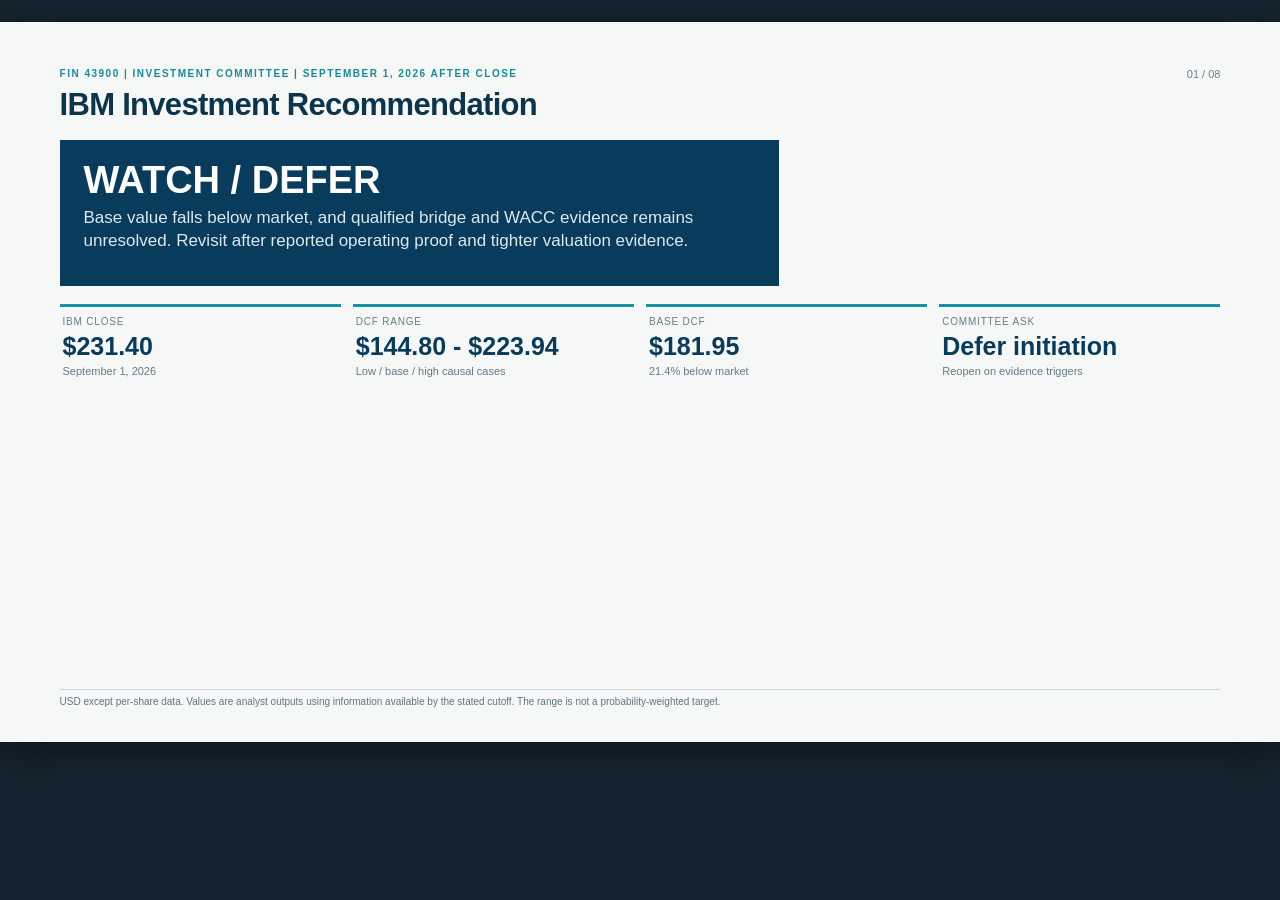
==== docs/Decision-Deck.html @ 29a3bf14 "Organize IBM Project Files" ====
<!doctype html>
<html lang="en"><head><meta charset="utf-8"><meta name="viewport" content="width=device-width,initial-scale=1"><title>IBM Investment Committee Decision Deck</title><style>
@page{size:13.333in 7.5in;margin:0}*{box-sizing:border-box}body{margin:0;background:#15242e;color:#18303e;font-family:Arial,Helvetica,sans-serif}.slide{width:13.333in;height:7.5in;padding:.48in .62in;background:#f6f8f8;position:relative;overflow:hidden;page-break-after:always}.slide:last-child{page-break-after:auto}.top{font-size:10px;letter-spacing:1.5px;color:#16899a;font-weight:700}.num{position:absolute;right:.62in;top:.48in;color:#6d818b;font-size:11px}.title{font-size:31px;letter-spacing:-.7px;margin:8px 0 17px;color:#0b354d}.sub{color:#526a76;font-size:15px;line-height:1.35;margin:0 0 14px}.decision{background:#083b5c;color:white;padding:19px 24px;margin:4px 0 18px;width:62%;min-height:146px}.decision h1{font-size:38px;margin:0 0 5px}.decision p{font-size:17px;line-height:1.35;margin:0;color:#dceaf0}.grid{display:grid;grid-template-columns:repeat(4,1fr);gap:12px}.metric{border-top:3px solid #1493a2;padding:9px 3px}.metric small{display:block;color:#667d87;text-transform:uppercase;font-size:10px;letter-spacing:.8px}.metric b{display:block;font-size:25px;color:#083b5c;margin-top:5px}.metric span{font-size:11px;color:#647a84}.cols{display:grid;grid-template-columns:1fr 1fr;gap:28px}.cols3{display:grid;grid-template-columns:1.06fr .94fr .9fr;gap:22px}h2{font-size:18px;color:#083b5c;margin:2px 0 7px}p,li{font-size:14px;line-height:1.42}ul{padding-left:18px;margin:7px 0}li{margin:5px 0}.note{font-size:10px;color:#60747d;position:absolute;bottom:.36in;left:.62in;right:.62in;border-top:1px solid #ccd8dc;padding-top:6px}.call{background:#e7f3f3;border-left:5px solid #1593a2;padding:10px 13px;font-size:14px;line-height:1.35}.risk{background:#fff1df;border-left-color:#d28b2b}.barrow{margin:10px 0}.barlabel{font-size:12px;display:flex;justify-content:space-between}.bar{height:16px;background:#dfe8e9;margin-top:3px}.fill{height:100%;background:#168fa0}.orange{background:#d28b2b}.navy{background:#083b5c}table{border-collapse:collapse;width:100%;font-size:12px}th{text-align:right;color:#52707c;font-size:10px;letter-spacing:.3px;border-bottom:2px solid #92adb6;padding:5px}td{text-align:right;border-bottom:1px solid #d7e1e3;padding:5px}td:first-child,th:first-child{text-align:left}.big{font-size:44px;color:#083b5c;margin:4px 0}.chart{height:150px;border-left:1px solid #9aafb6;border-bottom:1px solid #9aafb6;display:flex;align-items:end;gap:20px;padding:0 18px}.colbar{width:80px;background:#178fa0;position:relative}.colbar span{position:absolute;top:-22px;width:100%;text-align:center;font-size:12px;font-weight:700}.colbar small{position:absolute;bottom:-22px;width:100%;text-align:center;font-size:11px}.line{height:2px;background:#d18a2c;position:absolute;width:150px;transform:rotate(-11deg);transform-origin:left}.price{color:#c57213;font-weight:700}.center{text-align:center}.small{font-size:12px}.flag{color:#b86c16;font-weight:700}
@media screen{.slide{margin:22px auto;box-shadow:0 9px 35px #0007}}@media print{body{background:white}.slide{display:block!important;margin:0;box-shadow:none}}
</style></head><body>
<section class="slide"><div class="top">FIN 43900 | INVESTMENT COMMITTEE | SEPTEMBER 1, 2026 AFTER CLOSE</div><div class="num">01 / 08</div><h1 class="title">IBM Investment Recommendation</h1><div class="decision"><h1>WATCH / DEFER</h1><p>Base value falls below market, and qualified bridge and WACC evidence remains unresolved. Revisit after reported operating proof and tighter valuation evidence.</p></div><div class="grid"><div class="metric"><small>IBM close</small><b>$231.40</b><span>September 1, 2026</span></div><div class="metric"><small>DCF range</small><b>$144.80 - $223.94</b><span>Low / base / high causal cases</span></div><div class="metric"><small>Base DCF</small><b>$181.95</b><span>21.4% below market</span></div><div class="metric"><small>Committee ask</small><b>Defer initiation</b><span>Reopen on evidence triggers</span></div></div><div class="note">USD except per-share data. Values are analyst outputs using information available by the stated cutoff. The range is not a probability-weighted target.</div></section>
<section class="slide"><div class="top">BUSINESS AND THESIS</div><div class="num">02 / 08</div><h1 class="title">IBM Investment Thesis</h1><div class="cols3"><div><h2>What could work</h2><ul><li>Software revenue grows from the H1 reported base and drives the largest modeled operating upside.</li><li>Gross margin rises from 57.2% in 2026 to 59.0% by 2030 in the base case.</li><li>Operating FCFF rises from $7.3bn H2-only in 2026 to $13.5bn in 2030.</li></ul></div><div><h2>Business scope</h2><table><tr><th>FY2025 revenue</th><th>$m</th></tr><tr><td>Software</td><td>29,962</td></tr><tr><td>Consulting</td><td>21,055</td></tr><tr><td>Infrastructure</td><td>15,718</td></tr><tr><td>Financing</td><td>737</td></tr></table><p class="small">Financing is valued as a separate June 30 book-equity sidecar, not in operating FCFF.</p></div><div><h2>Why wait</h2><ul><li>Market price exceeds every DCF case.</li><li>Terminal value contributes 78.1% of operating EV.</li><li>Beta, IBM-specific debt yield, point-in-time dilution and pension treatment need stronger evidence.</li></ul><div class="call risk">The market-implied terminal growth is 3.82% at 15% ROIC and 7.07% WACC, above the 2.5% base terminal growth.</div></div></div><div class="note">FY2025 segment revenue: IBM FY2025 Form 10-K. Thesis statements are analyst interpretation, not company guidance.</div></section>
<section class="slide"><div class="top">HISTORY AND FORECAST DRIVERS</div><div class="num">03 / 08</div><h1 class="title">Historical Financials and Forecast Drivers</h1><div class="cols"><div><h2>FY2026 timing convention</h2><div class="call">Full-year 2026 combines H1 actual with H2 forecast. The June 30 balance sheet rolls forward using H2 only. After the September 1 close, the DCF begins with 121/184 of H2 operating FCFF.</div><table><tr><th>USD m</th><th>H1 actual</th><th>H2 forecast</th><th>FY2026</th></tr><tr><td>Revenue</td><td>33,079</td><td>37,826</td><td>70,905</td></tr><tr><td>Net income</td><td>3,381</td><td>4,005</td><td>7,386</td></tr><tr><td>PP&E capex</td><td>461</td><td>561</td><td>1,022</td></tr><tr><td>Software investment</td><td>313</td><td>374</td><td>687</td></tr></table></div><div><h2>Base driver path</h2><div class="barrow"><div class="barlabel"><span>Software growth, FY27 to FY30</span><span>6.0% to 4.5%</span></div><div class="bar"><div class="fill" style="width:55%"></div></div></div><div class="barrow"><div class="barlabel"><span>Gross margin</span><span>57.2% to 59.0%</span></div><div class="bar"><div class="fill" style="width:74%"></div></div></div><div class="barrow"><div class="barlabel"><span>SG&A / revenue</span><span>30.8% to 29.0%</span></div><div class="bar"><div class="fill navy" style="width:48%"></div></div></div><div class="barrow"><div class="barlabel"><span>Capex / operating revenue</span><span>1.5% to 1.6%</span></div><div class="bar"><div class="fill orange" style="width:22%"></div></div></div><p>16% NOPAT tax and $7.5bn operating-cash reserve are analyst assumptions. They are not reported cash taxes or corporate policy.</p></div></div><div class="note">Reported H1 figures: IBM Q2 2026 Form 10-Q. Forecast paths: `model/inputs.json`; normalization and challenges: source ledger and assumption record.</div></section>
<section class="slide"><div class="top">INTEGRATED FIVE-YEAR MODEL</div><div class="num">04 / 08</div><h1 class="title">Five-Year Pro-Forma</h1><table><tr><th>USD m</th><th>2026</th><th>2027</th><th>2028</th><th>2029</th><th>2030</th></tr><tr><td>Revenue</td><td>70,905</td><td>73,720</td><td>76,611</td><td>79,451</td><td>82,219</td></tr><tr><td>Operating EBIT ex-Financing</td><td>9,924</td><td>11,294</td><td>12,573</td><td>13,670</td><td>14,717</td></tr><tr><td>Net income</td><td>7,386</td><td>8,607</td><td>9,567</td><td>10,429</td><td>11,253</td></tr><tr><td>Operating FCFF*</td><td>7,286</td><td>11,596</td><td>12,917</td><td>13,094</td><td>13,514</td></tr><tr><td>Cash</td><td>9,226</td><td>12,515</td><td>16,897</td><td>21,263</td><td>25,866</td></tr><tr><td>Corporate debt</td><td>48,000</td><td>48,000</td><td>47,000</td><td>46,000</td><td>45,000</td></tr><tr><td>Balance-sheet gap</td><td>0.0</td><td>0.0</td><td>0.0</td><td>0.0</td><td>0.0</td></tr></table><div class="cols"><div><h2>Cash-flow reconciliation</h2><p>Each annual cash balance reconciles to consolidated cash flow and the balance sheet. Working-capital ratios use operating revenue/cost only, avoiding IBM Financing leakage into operating FCFF.</p></div><div><h2>Accounting status</h2><div class="call">PASS: annual balance sheets balance; cash-flow gaps are zero; FY2026 statements respect the actual/forecast boundary.</div></div></div><div class="note">*FY2026 FCFF is H2 only; FY2027-30 are full-year values. Figures are calculated model output; all currency is USD millions.</div></section>
<section class="slide"><div class="top">DCF VALUATION</div><div class="num">05 / 08</div><h1 class="title">DCF Valuation</h1><div class="cols"><div><h2>Operating value</h2><div class="chart"><div class="colbar" style="height:53px"><span>$4,791</span><small>Stub</small></div><div class="colbar" style="height:110px"><span>$11,596</span><small>2027</small></div><div class="colbar" style="height:122px"><span>$12,917</span><small>2028</small></div><div class="colbar" style="height:124px"><span>$13,094</span><small>2029</small></div><div class="colbar" style="height:128px"><span>$13,514</span><small>2030</small></div></div><p class="small center">Operating FCFF, USD m. Explicit FCFF PV plus terminal PV produces $220.1bn operating EV.</p><div class="call">WACC: 7.07%. Terminal growth: 2.5%. Terminal incremental ROIC: 15.0%. Terminal PV is 78.1% of operating EV.</div></div><div><h2>Enterprise-to-equity bridge</h2><table><tr><td>Operating EV</td><td>$220,096</td></tr><tr><td>+ Financing equity</td><td>1,450</td></tr><tr><td>+ Excess cash and securities</td><td>2,419</td></tr><tr><td>- Corporate debt</td><td>(48,940)</td></tr><tr><td>- September 10 dividend payable</td><td>(1,592)</td></tr><tr><td>- NCI</td><td>(89)</td></tr><tr><th>Common equity</th><th>$173,344</th></tr><tr><th>Diluted shares proxy</th><th>952.7</th></tr><tr><th>Value / share</th><th>$181.95</th></tr></table><p class="small">The $1.69 dividend was declared before the cutoff, recorded August 10 and payable September 10. It is deducted exactly once.</p></div></div><div class="note">WACC uses 4.79% Treasury, 4.14% implied ERP, 0.70 qualified beta and 5.47% Treasury plus single-A OAS debt proxy. Pension increment is $0 by convention. See source ledger for limitations.</div></section>
<section class="slide"><div class="top">COMPARABLE VALUATION</div><div class="num">06 / 08</div><h1 class="title">Comparable Valuation</h1><div class="cols"><div><h2>Peer policy</h2><p>Oracle and Accenture remain qualified, not equivalent, peers. Selection requires a publicly traded global enterprise-tech or consulting business with timely GAAP disclosure available before cutoff. Each multiple applies separately. No mean or blended target is used.</p><table><tr><th>Peer</th><th>EV / EBIT</th><th>P / E</th></tr><tr><td>Oracle</td><td>24.74x</td><td>23.97x</td></tr><tr><td>Accenture</td><td>10.55x</td><td>14.78x</td></tr></table></div><div><h2>IBM implied values</h2><table><tr><th>Peer</th><th>EV / EBIT</th><th>P / E</th></tr><tr><td>Oracle</td><td>$208.59</td><td>$185.80</td></tr><tr><td>Accenture</td><td>$60.80</td><td>$114.59</td></tr></table><div class="call risk">P/E uses FY2026E consolidated net income as a labeled common-earnings proxy, not NOPAT. It lacks a separate NCI earnings allocation and therefore supports context, not precision.</div><p class="small">Oracle's cloud capex and preferred-equity structure, Accenture's consulting mix and fiscal timing, IBM Financing, and capital intensity limit comparability.</p></div></div><div class="note">Oracle FY ended May 31, 2026; Accenture TTM ended May 31, 2026. Prices are September 1, 2026. Definitions and raw inputs: `model/valuation.py` and evidence ledger.</div></section>
<section class="slide"><div class="top">SCENARIOS AND SENSITIVITIES</div><div class="num">07 / 08</div><h1 class="title">Scenarios and Sensitivities</h1><div class="cols"><div><h2>Causal cases</h2><table><tr><th>Case</th><th>Value / share</th><th>Interpretation</th></tr><tr><td>Low</td><td>$144.80</td><td>Lower growth and margin; higher tax and capex</td></tr><tr><td>Base</td><td>$181.95</td><td>Documented operating path</td></tr><tr><td>High</td><td>$223.94</td><td>Higher growth and margin; lower tax and capex</td></tr></table><h2>Key OAT valuation drivers</h2><table><tr><td>Gross margin +1pp</td><td>+$12.20</td></tr><tr><td>Software growth +2pp</td><td>+$8.36</td></tr><tr><td>SG&A / revenue -0.5pp</td><td>+$6.14</td></tr><tr><td>Tax -2pp</td><td>+$5.23</td></tr></table></div><div><h2>WACC / terminal-growth value per share</h2><table><tr><th>WACC</th><th>2.0%</th><th>2.5%</th><th>3.0%</th></tr><tr><td>6.07%</td><td>$202.79</td><td>$218.10</td><td>$238.06</td></tr><tr><td>6.57%</td><td>$184.77</td><td>$197.36</td><td>$213.40</td></tr><tr><td>7.07%</td><td>$169.25</td><td>$181.95</td><td>$196.95</td></tr><tr><td>7.57%</td><td>$155.73</td><td>$168.72</td><td>$183.57</td></tr><tr><td>8.07%</td><td>$143.85</td><td>$157.25</td><td>$172.15</td></tr></table><div class="call">Market price requires a 3.82% terminal-growth solution at 15% ROIC. The reverse DCF exposes a demanding steady-state expectation.</div></div></div><div class="note">One-at-a-time tests change only the named operating driver. The app enforces documented input bounds and resets to base. Sensitivity is directional, not a distribution.</div></section>
<section class="slide"><div class="top">RISKS AND COMMITTEE ACTION</div><div class="num">08 / 08</div><h1 class="title">Risks and Committee Decision</h1><div class="decision" style="width:100%;min-height:100px"><h1>Defer initiation</h1><p>Keep IBM on watch. The base valuation and the high causal case do not clear the September 1 price, and important bridge/WACC assumptions remain qualified.</p></div><div class="cols3"><div><h2>Monitor</h2><ul><li>Software growth and renewal evidence versus the 6% to 4.5% path.</li><li>Gross margin and SG&A conversion toward 59% and 29%.</li><li>Cash conversion and debt reduction versus the pro forma.</li></ul></div><div><h2>Positive review condition</h2><ul><li>Two reported quarters support the operating case.</li><li>Reproducible beta and IBM debt-yield evidence reduce WACC uncertainty.</li><li>Pension, diluted shares and Financing value reconcile without a material equity deduction.</li></ul></div><div><h2>Reversal triggers</h2><ul><li>Software growth or margin falls below the base path.</li><li>Debt rises or cash conversion weakens materially.</li><li>Validated bridge claims reduce value, or price remains above conservative value.</li></ul></div></div><div class="note">Committee action: no position today. Next review: next reported quarter or earlier if verified bridge/WACC evidence materially changes the conservative valuation range. Sources: IBM filings, IBM investor relations, Treasury, FRED, Damodaran and peer filings, all documented in the evidence ledger.</div></section>
<script>let i=0,s=[...document.querySelectorAll('.slide')];function show(n){i=(n+s.length)%s.length;s.forEach((x,j)=>x.style.display=j===i?'block':'none');location.hash=i+1}addEventListener('keydown',e=>{if(['ArrowRight','PageDown',' '].includes(e.key)){e.preventDefault();show(i+1)}if(['ArrowLeft','PageUp'].includes(e.key)){e.preventDefault();show(i-1)}if(e.key==='Home')show(0);if(e.key==='End')show(s.length-1)});if(location.hash){i=Math.max(0,Math.min(s.length-1,+location.hash.slice(1)-1))}show(i)</script>
</body></html>
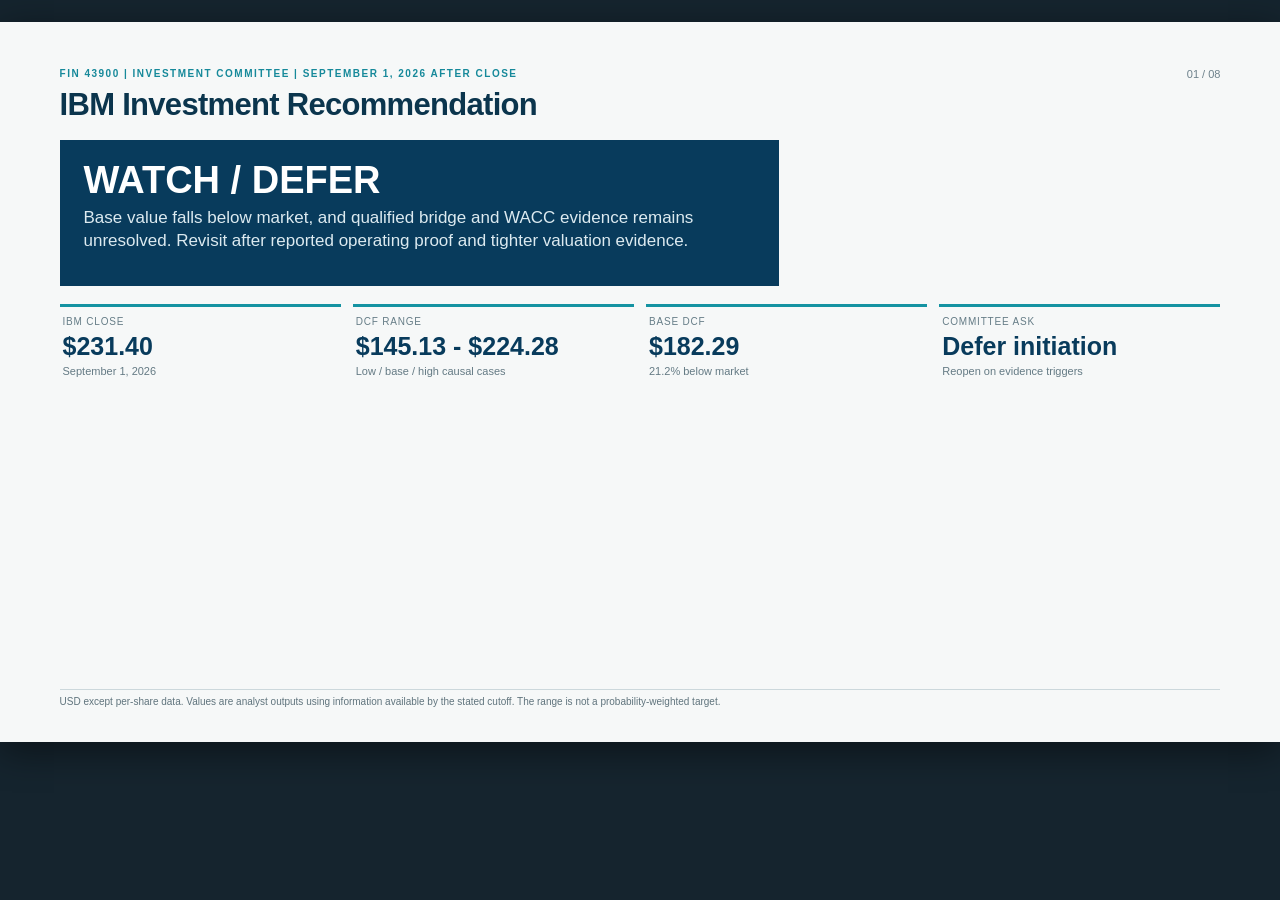
==== commit e55eb82a: "Finalize Stage 2 IBM Valuation and Decision Deck" ====
--- a/docs/Decision-Deck.html
+++ b/docs/Decision-Deck.html
@@ -3,13 +3,13 @@
 @page{size:13.333in 7.5in;margin:0}*{box-sizing:border-box}body{margin:0;background:#15242e;color:#18303e;font-family:Arial,Helvetica,sans-serif}.slide{width:13.333in;height:7.5in;padding:.48in .62in;background:#f6f8f8;position:relative;overflow:hidden;page-break-after:always}.slide:last-child{page-break-after:auto}.top{font-size:10px;letter-spacing:1.5px;color:#16899a;font-weight:700}.num{position:absolute;right:.62in;top:.48in;color:#6d818b;font-size:11px}.title{font-size:31px;letter-spacing:-.7px;margin:8px 0 17px;color:#0b354d}.sub{color:#526a76;font-size:15px;line-height:1.35;margin:0 0 14px}.decision{background:#083b5c;color:white;padding:19px 24px;margin:4px 0 18px;width:62%;min-height:146px}.decision h1{font-size:38px;margin:0 0 5px}.decision p{font-size:17px;line-height:1.35;margin:0;color:#dceaf0}.grid{display:grid;grid-template-columns:repeat(4,1fr);gap:12px}.metric{border-top:3px solid #1493a2;padding:9px 3px}.metric small{display:block;color:#667d87;text-transform:uppercase;font-size:10px;letter-spacing:.8px}.metric b{display:block;font-size:25px;color:#083b5c;margin-top:5px}.metric span{font-size:11px;color:#647a84}.cols{display:grid;grid-template-columns:1fr 1fr;gap:28px}.cols3{display:grid;grid-template-columns:1.06fr .94fr .9fr;gap:22px}h2{font-size:18px;color:#083b5c;margin:2px 0 7px}p,li{font-size:14px;line-height:1.42}ul{padding-left:18px;margin:7px 0}li{margin:5px 0}.note{font-size:10px;color:#60747d;position:absolute;bottom:.36in;left:.62in;right:.62in;border-top:1px solid #ccd8dc;padding-top:6px}.call{background:#e7f3f3;border-left:5px solid #1593a2;padding:10px 13px;font-size:14px;line-height:1.35}.risk{background:#fff1df;border-left-color:#d28b2b}.barrow{margin:10px 0}.barlabel{font-size:12px;display:flex;justify-content:space-between}.bar{height:16px;background:#dfe8e9;margin-top:3px}.fill{height:100%;background:#168fa0}.orange{background:#d28b2b}.navy{background:#083b5c}table{border-collapse:collapse;width:100%;font-size:12px}th{text-align:right;color:#52707c;font-size:10px;letter-spacing:.3px;border-bottom:2px solid #92adb6;padding:5px}td{text-align:right;border-bottom:1px solid #d7e1e3;padding:5px}td:first-child,th:first-child{text-align:left}.big{font-size:44px;color:#083b5c;margin:4px 0}.chart{height:150px;border-left:1px solid #9aafb6;border-bottom:1px solid #9aafb6;display:flex;align-items:end;gap:20px;padding:0 18px}.colbar{width:80px;background:#178fa0;position:relative}.colbar span{position:absolute;top:-22px;width:100%;text-align:center;font-size:12px;font-weight:700}.colbar small{position:absolute;bottom:-22px;width:100%;text-align:center;font-size:11px}.line{height:2px;background:#d18a2c;position:absolute;width:150px;transform:rotate(-11deg);transform-origin:left}.price{color:#c57213;font-weight:700}.center{text-align:center}.small{font-size:12px}.flag{color:#b86c16;font-weight:700}
 @media screen{.slide{margin:22px auto;box-shadow:0 9px 35px #0007}}@media print{body{background:white}.slide{display:block!important;margin:0;box-shadow:none}}
 </style></head><body>
-<section class="slide"><div class="top">FIN 43900 | INVESTMENT COMMITTEE | SEPTEMBER 1, 2026 AFTER CLOSE</div><div class="num">01 / 08</div><h1 class="title">IBM Investment Recommendation</h1><div class="decision"><h1>WATCH / DEFER</h1><p>Base value falls below market, and qualified bridge and WACC evidence remains unresolved. Revisit after reported operating proof and tighter valuation evidence.</p></div><div class="grid"><div class="metric"><small>IBM close</small><b>$231.40</b><span>September 1, 2026</span></div><div class="metric"><small>DCF range</small><b>$144.80 - $223.94</b><span>Low / base / high causal cases</span></div><div class="metric"><small>Base DCF</small><b>$181.95</b><span>21.4% below market</span></div><div class="metric"><small>Committee ask</small><b>Defer initiation</b><span>Reopen on evidence triggers</span></div></div><div class="note">USD except per-share data. Values are analyst outputs using information available by the stated cutoff. The range is not a probability-weighted target.</div></section>
-<section class="slide"><div class="top">BUSINESS AND THESIS</div><div class="num">02 / 08</div><h1 class="title">IBM Investment Thesis</h1><div class="cols3"><div><h2>What could work</h2><ul><li>Software revenue grows from the H1 reported base and drives the largest modeled operating upside.</li><li>Gross margin rises from 57.2% in 2026 to 59.0% by 2030 in the base case.</li><li>Operating FCFF rises from $7.3bn H2-only in 2026 to $13.5bn in 2030.</li></ul></div><div><h2>Business scope</h2><table><tr><th>FY2025 revenue</th><th>$m</th></tr><tr><td>Software</td><td>29,962</td></tr><tr><td>Consulting</td><td>21,055</td></tr><tr><td>Infrastructure</td><td>15,718</td></tr><tr><td>Financing</td><td>737</td></tr></table><p class="small">Financing is valued as a separate June 30 book-equity sidecar, not in operating FCFF.</p></div><div><h2>Why wait</h2><ul><li>Market price exceeds every DCF case.</li><li>Terminal value contributes 78.1% of operating EV.</li><li>Beta, IBM-specific debt yield, point-in-time dilution and pension treatment need stronger evidence.</li></ul><div class="call risk">The market-implied terminal growth is 3.82% at 15% ROIC and 7.07% WACC, above the 2.5% base terminal growth.</div></div></div><div class="note">FY2025 segment revenue: IBM FY2025 Form 10-K. Thesis statements are analyst interpretation, not company guidance.</div></section>
+<section class="slide"><div class="top">FIN 43900 | INVESTMENT COMMITTEE | SEPTEMBER 1, 2026 AFTER CLOSE</div><div class="num">01 / 08</div><h1 class="title">IBM Investment Recommendation</h1><div class="decision"><h1>WATCH / DEFER</h1><p>Base value falls below market, and qualified bridge and WACC evidence remains unresolved. Revisit after reported operating proof and tighter valuation evidence.</p></div><div class="grid"><div class="metric"><small>IBM close</small><b>$231.40</b><span>September 1, 2026</span></div><div class="metric"><small>DCF range</small><b>$145.13 - $224.28</b><span>Low / base / high causal cases</span></div><div class="metric"><small>Base DCF</small><b>$182.29</b><span>21.2% below market</span></div><div class="metric"><small>Committee ask</small><b>Defer initiation</b><span>Reopen on evidence triggers</span></div></div><div class="note">USD except per-share data. Values are analyst outputs using information available by the stated cutoff. The range is not a probability-weighted target.</div></section>
+<section class="slide"><div class="top">BUSINESS AND THESIS</div><div class="num">02 / 08</div><h1 class="title">IBM Investment Thesis</h1><div class="cols3"><div><h2>What could work</h2><ul><li>Software revenue grows from the H1 reported base and provides the largest displayed segment-growth upside test.</li><li>Gross margin rises from 57.2% in 2026 to 59.0% by 2030 in the base case; its +1pp OAT test is the largest displayed operating/value sensitivity.</li><li>Operating FCFF rises from $7.3bn H2-only in 2026 to $13.5bn in 2030.</li></ul></div><div><h2>Business scope</h2><table><tr><th>FY2025 revenue</th><th>$m</th></tr><tr><td>Software</td><td>29,962</td></tr><tr><td>Consulting</td><td>21,055</td></tr><tr><td>Infrastructure</td><td>15,718</td></tr><tr><td>Financing</td><td>737</td></tr></table><p class="small">Financing is valued as a separate June 30 book-equity sidecar, not in operating FCFF.</p></div><div><h2>Why wait</h2><ul><li>Market price exceeds every DCF case.</li><li>Terminal value contributes 78.1% of operating EV.</li><li>Beta, IBM-specific debt yield, future dilution and pension treatment need stronger evidence.</li></ul><div class="call risk">FY2026 company-style FCF proxy is $10.918bn, $4.782bn below the July management-outlook reference. Future SBC dilution is unresolved.</div></div></div><div class="note">FY2025 segment revenue: IBM FY2025 Form 10-K. Thesis statements are analyst interpretation, not company guidance.</div></section>
 <section class="slide"><div class="top">HISTORY AND FORECAST DRIVERS</div><div class="num">03 / 08</div><h1 class="title">Historical Financials and Forecast Drivers</h1><div class="cols"><div><h2>FY2026 timing convention</h2><div class="call">Full-year 2026 combines H1 actual with H2 forecast. The June 30 balance sheet rolls forward using H2 only. After the September 1 close, the DCF begins with 121/184 of H2 operating FCFF.</div><table><tr><th>USD m</th><th>H1 actual</th><th>H2 forecast</th><th>FY2026</th></tr><tr><td>Revenue</td><td>33,079</td><td>37,826</td><td>70,905</td></tr><tr><td>Net income</td><td>3,381</td><td>4,005</td><td>7,386</td></tr><tr><td>PP&E capex</td><td>461</td><td>561</td><td>1,022</td></tr><tr><td>Software investment</td><td>313</td><td>374</td><td>687</td></tr></table></div><div><h2>Base driver path</h2><div class="barrow"><div class="barlabel"><span>Software growth, FY27 to FY30</span><span>6.0% to 4.5%</span></div><div class="bar"><div class="fill" style="width:55%"></div></div></div><div class="barrow"><div class="barlabel"><span>Gross margin</span><span>57.2% to 59.0%</span></div><div class="bar"><div class="fill" style="width:74%"></div></div></div><div class="barrow"><div class="barlabel"><span>SG&A / revenue</span><span>30.8% to 29.0%</span></div><div class="bar"><div class="fill navy" style="width:48%"></div></div></div><div class="barrow"><div class="barlabel"><span>Capex / operating revenue</span><span>1.5% to 1.6%</span></div><div class="bar"><div class="fill orange" style="width:22%"></div></div></div><p>16% NOPAT tax and $7.5bn operating-cash reserve are analyst assumptions. They are not reported cash taxes or corporate policy.</p></div></div><div class="note">Reported H1 figures: IBM Q2 2026 Form 10-Q. Forecast paths: `model/inputs.json`; normalization and challenges: source ledger and assumption record.</div></section>
-<section class="slide"><div class="top">INTEGRATED FIVE-YEAR MODEL</div><div class="num">04 / 08</div><h1 class="title">Five-Year Pro-Forma</h1><table><tr><th>USD m</th><th>2026</th><th>2027</th><th>2028</th><th>2029</th><th>2030</th></tr><tr><td>Revenue</td><td>70,905</td><td>73,720</td><td>76,611</td><td>79,451</td><td>82,219</td></tr><tr><td>Operating EBIT ex-Financing</td><td>9,924</td><td>11,294</td><td>12,573</td><td>13,670</td><td>14,717</td></tr><tr><td>Net income</td><td>7,386</td><td>8,607</td><td>9,567</td><td>10,429</td><td>11,253</td></tr><tr><td>Operating FCFF*</td><td>7,286</td><td>11,596</td><td>12,917</td><td>13,094</td><td>13,514</td></tr><tr><td>Cash</td><td>9,226</td><td>12,515</td><td>16,897</td><td>21,263</td><td>25,866</td></tr><tr><td>Corporate debt</td><td>48,000</td><td>48,000</td><td>47,000</td><td>46,000</td><td>45,000</td></tr><tr><td>Balance-sheet gap</td><td>0.0</td><td>0.0</td><td>0.0</td><td>0.0</td><td>0.0</td></tr></table><div class="cols"><div><h2>Cash-flow reconciliation</h2><p>Each annual cash balance reconciles to consolidated cash flow and the balance sheet. Working-capital ratios use operating revenue/cost only, avoiding IBM Financing leakage into operating FCFF.</p></div><div><h2>Accounting status</h2><div class="call">PASS: annual balance sheets balance; cash-flow gaps are zero; FY2026 statements respect the actual/forecast boundary.</div></div></div><div class="note">*FY2026 FCFF is H2 only; FY2027-30 are full-year values. Figures are calculated model output; all currency is USD millions.</div></section>
-<section class="slide"><div class="top">DCF VALUATION</div><div class="num">05 / 08</div><h1 class="title">DCF Valuation</h1><div class="cols"><div><h2>Operating value</h2><div class="chart"><div class="colbar" style="height:53px"><span>$4,791</span><small>Stub</small></div><div class="colbar" style="height:110px"><span>$11,596</span><small>2027</small></div><div class="colbar" style="height:122px"><span>$12,917</span><small>2028</small></div><div class="colbar" style="height:124px"><span>$13,094</span><small>2029</small></div><div class="colbar" style="height:128px"><span>$13,514</span><small>2030</small></div></div><p class="small center">Operating FCFF, USD m. Explicit FCFF PV plus terminal PV produces $220.1bn operating EV.</p><div class="call">WACC: 7.07%. Terminal growth: 2.5%. Terminal incremental ROIC: 15.0%. Terminal PV is 78.1% of operating EV.</div></div><div><h2>Enterprise-to-equity bridge</h2><table><tr><td>Operating EV</td><td>$220,096</td></tr><tr><td>+ Financing equity</td><td>1,450</td></tr><tr><td>+ Excess cash and securities</td><td>2,419</td></tr><tr><td>- Corporate debt</td><td>(48,940)</td></tr><tr><td>- September 10 dividend payable</td><td>(1,592)</td></tr><tr><td>- NCI</td><td>(89)</td></tr><tr><th>Common equity</th><th>$173,344</th></tr><tr><th>Diluted shares proxy</th><th>952.7</th></tr><tr><th>Value / share</th><th>$181.95</th></tr></table><p class="small">The $1.69 dividend was declared before the cutoff, recorded August 10 and payable September 10. It is deducted exactly once.</p></div></div><div class="note">WACC uses 4.79% Treasury, 4.14% implied ERP, 0.70 qualified beta and 5.47% Treasury plus single-A OAS debt proxy. Pension increment is $0 by convention. See source ledger for limitations.</div></section>
+<section class="slide"><div class="top">INTEGRATED FIVE-YEAR MODEL</div><div class="num">04 / 08</div><h1 class="title">Five-Year Pro-Forma</h1><table><tr><th>USD m</th><th>2026</th><th>2027</th><th>2028</th><th>2029</th><th>2030</th></tr><tr><td>Revenue</td><td>70,905</td><td>73,720</td><td>76,611</td><td>79,451</td><td>82,219</td></tr><tr><td>Operating EBIT ex-Financing</td><td>9,924</td><td>11,294</td><td>12,573</td><td>13,670</td><td>14,717</td></tr><tr><td>Net income</td><td>7,386</td><td>8,559</td><td>9,567</td><td>10,429</td><td>11,253</td></tr><tr><td>Operating FCFF*</td><td>7,286</td><td>11,596</td><td>12,917</td><td>13,094</td><td>13,514</td></tr><tr><td>Cash</td><td>10,164</td><td>15,331</td><td>21,589</td><td>27,832</td><td>34,312</td></tr><tr><td>Corporate debt</td><td>48,940</td><td>48,000</td><td>47,000</td><td>46,000</td><td>45,000</td></tr><tr><td>Balance-sheet gap</td><td>0.0</td><td>0.0</td><td>0.0</td><td>0.0</td><td>0.0</td></tr></table><div class="cols"><div><h2>Cash-flow reconciliation</h2><p>Each annual cash balance reconciles to consolidated cash flow and the balance sheet. Working-capital ratios use operating revenue/cost only, avoiding IBM Financing leakage into operating FCFF.</p></div><div><h2>Accounting status</h2><div class="call">PASS: SBC is a noncash CFO add-back and APIC credit; it is not added to operating FCFF. Balance sheets and cash-flow gaps are zero.</div></div></div><div class="note">*FY2026 FCFF is H2 only; FY2027-30 are full-year values. Figures are calculated model output; all currency is USD millions.</div></section>
+<section class="slide"><div class="top">DCF VALUATION</div><div class="num">05 / 08</div><h1 class="title">DCF Valuation</h1><div class="cols"><div><h2>Operating value</h2><div class="chart"><div class="colbar" style="height:53px"><span>$4,791</span><small>Stub</small></div><div class="colbar" style="height:110px"><span>$11,596</span><small>2027</small></div><div class="colbar" style="height:122px"><span>$12,917</span><small>2028</small></div><div class="colbar" style="height:124px"><span>$13,094</span><small>2029</small></div><div class="colbar" style="height:128px"><span>$13,514</span><small>2030</small></div></div><p class="small center">Operating FCFF, USD m. Explicit FCFF PV plus terminal PV produces $220.1bn operating EV.</p><div class="call">WACC: 7.07%. Terminal growth: 2.5%. Terminal incremental ROIC: 15.0%. Terminal PV is 78.1% of operating EV.</div></div><div><h2>Enterprise-to-equity bridge</h2><table><tr><td>Operating EV</td><td>$220,096</td></tr><tr><td>+ Financing equity</td><td>1,450</td></tr><tr><td>+ Excess cash and securities</td><td>2,741</td></tr><tr><td>- Corporate debt</td><td>(48,940)</td></tr><tr><td>- September 10 dividend payable</td><td>(1,592)</td></tr><tr><td>- NCI</td><td>(89)</td></tr><tr><th>Common equity</th><th>$173,665</th></tr><tr><th>Diluted shares proxy</th><th>952.7</th></tr><tr><th>Value / share</th><th>$182.29</th></tr></table><p class="small">The $1.69 dividend was declared before the cutoff, recorded August 10 and payable September 10. It is deducted exactly once.</p></div></div><div class="note">WACC uses 4.79% Treasury, 4.14% implied ERP, 0.70 qualified beta and 5.47% Treasury plus single-A OAS debt proxy. Pension increment is $0 by convention. See source ledger for limitations.</div></section>
 <section class="slide"><div class="top">COMPARABLE VALUATION</div><div class="num">06 / 08</div><h1 class="title">Comparable Valuation</h1><div class="cols"><div><h2>Peer policy</h2><p>Oracle and Accenture remain qualified, not equivalent, peers. Selection requires a publicly traded global enterprise-tech or consulting business with timely GAAP disclosure available before cutoff. Each multiple applies separately. No mean or blended target is used.</p><table><tr><th>Peer</th><th>EV / EBIT</th><th>P / E</th></tr><tr><td>Oracle</td><td>24.74x</td><td>23.97x</td></tr><tr><td>Accenture</td><td>10.55x</td><td>14.78x</td></tr></table></div><div><h2>IBM implied values</h2><table><tr><th>Peer</th><th>EV / EBIT</th><th>P / E</th></tr><tr><td>Oracle</td><td>$208.59</td><td>$185.80</td></tr><tr><td>Accenture</td><td>$60.80</td><td>$114.59</td></tr></table><div class="call risk">P/E uses FY2026E consolidated net income as a labeled common-earnings proxy, not NOPAT. It lacks a separate NCI earnings allocation and therefore supports context, not precision.</div><p class="small">Oracle's cloud capex and preferred-equity structure, Accenture's consulting mix and fiscal timing, IBM Financing, and capital intensity limit comparability.</p></div></div><div class="note">Oracle FY ended May 31, 2026; Accenture TTM ended May 31, 2026. Prices are September 1, 2026. Definitions and raw inputs: `model/valuation.py` and evidence ledger.</div></section>
-<section class="slide"><div class="top">SCENARIOS AND SENSITIVITIES</div><div class="num">07 / 08</div><h1 class="title">Scenarios and Sensitivities</h1><div class="cols"><div><h2>Causal cases</h2><table><tr><th>Case</th><th>Value / share</th><th>Interpretation</th></tr><tr><td>Low</td><td>$144.80</td><td>Lower growth and margin; higher tax and capex</td></tr><tr><td>Base</td><td>$181.95</td><td>Documented operating path</td></tr><tr><td>High</td><td>$223.94</td><td>Higher growth and margin; lower tax and capex</td></tr></table><h2>Key OAT valuation drivers</h2><table><tr><td>Gross margin +1pp</td><td>+$12.20</td></tr><tr><td>Software growth +2pp</td><td>+$8.36</td></tr><tr><td>SG&A / revenue -0.5pp</td><td>+$6.14</td></tr><tr><td>Tax -2pp</td><td>+$5.23</td></tr></table></div><div><h2>WACC / terminal-growth value per share</h2><table><tr><th>WACC</th><th>2.0%</th><th>2.5%</th><th>3.0%</th></tr><tr><td>6.07%</td><td>$202.79</td><td>$218.10</td><td>$238.06</td></tr><tr><td>6.57%</td><td>$184.77</td><td>$197.36</td><td>$213.40</td></tr><tr><td>7.07%</td><td>$169.25</td><td>$181.95</td><td>$196.95</td></tr><tr><td>7.57%</td><td>$155.73</td><td>$168.72</td><td>$183.57</td></tr><tr><td>8.07%</td><td>$143.85</td><td>$157.25</td><td>$172.15</td></tr></table><div class="call">Market price requires a 3.82% terminal-growth solution at 15% ROIC. The reverse DCF exposes a demanding steady-state expectation.</div></div></div><div class="note">One-at-a-time tests change only the named operating driver. The app enforces documented input bounds and resets to base. Sensitivity is directional, not a distribution.</div></section>
+<section class="slide"><div class="top">SCENARIOS AND SENSITIVITIES</div><div class="num">07 / 08</div><h1 class="title">Scenarios and Sensitivities</h1><div class="cols"><div><h2>Causal cases</h2><table><tr><th>Case</th><th>Value / share</th><th>Interpretation</th></tr><tr><td>Low</td><td>$145.13</td><td>Lower growth and margin; higher tax and capex</td></tr><tr><td>Base</td><td>$182.29</td><td>Documented operating path</td></tr><tr><td>High</td><td>$224.28</td><td>Higher growth and margin; lower tax and capex</td></tr></table><h2>Key OAT valuation drivers</h2><table><tr><td>Gross margin +1pp</td><td>+$12.20</td></tr><tr><td>Software growth +2pp</td><td>+$8.36</td></tr><tr><td>SG&A / revenue -0.5pp</td><td>+$6.14</td></tr><tr><td>Tax -2pp</td><td>+$5.23</td></tr></table></div><div><h2>WACC / terminal-growth value per share</h2><table><tr><th>WACC</th><th>2.0%</th><th>2.5%</th><th>3.0%</th></tr><tr><td>6.07%</td><td>$221.22</td><td>$243.39</td><td>$272.66</td></tr><tr><td>6.57%</td><td>$192.91</td><td>$209.09</td><td>$229.71</td></tr><tr><td>7.07%</td><td>$170.18</td><td>$182.29</td><td>$197.29</td></tr><tr><td>7.57%</td><td>$151.53</td><td>$160.76</td><td>$171.95</td></tr><tr><td>8.07%</td><td>$135.95</td><td>$143.10</td><td>$151.60</td></tr></table><div class="call">Market price requires a 3.82% terminal-growth solution at 15% ROIC. The reverse DCF exposes a demanding steady-state expectation.</div></div></div><div class="note">One-at-a-time tests change only the named operating driver. The app enforces documented input bounds and resets to base. Sensitivity is directional, not a distribution.</div></section>
 <section class="slide"><div class="top">RISKS AND COMMITTEE ACTION</div><div class="num">08 / 08</div><h1 class="title">Risks and Committee Decision</h1><div class="decision" style="width:100%;min-height:100px"><h1>Defer initiation</h1><p>Keep IBM on watch. The base valuation and the high causal case do not clear the September 1 price, and important bridge/WACC assumptions remain qualified.</p></div><div class="cols3"><div><h2>Monitor</h2><ul><li>Software growth and renewal evidence versus the 6% to 4.5% path.</li><li>Gross margin and SG&A conversion toward 59% and 29%.</li><li>Cash conversion and debt reduction versus the pro forma.</li></ul></div><div><h2>Positive review condition</h2><ul><li>Two reported quarters support the operating case.</li><li>Reproducible beta and IBM debt-yield evidence reduce WACC uncertainty.</li><li>Pension, diluted shares and Financing value reconcile without a material equity deduction.</li></ul></div><div><h2>Reversal triggers</h2><ul><li>Software growth or margin falls below the base path.</li><li>Debt rises or cash conversion weakens materially.</li><li>Validated bridge claims reduce value, or price remains above conservative value.</li></ul></div></div><div class="note">Committee action: no position today. Next review: next reported quarter or earlier if verified bridge/WACC evidence materially changes the conservative valuation range. Sources: IBM filings, IBM investor relations, Treasury, FRED, Damodaran and peer filings, all documented in the evidence ledger.</div></section>
 <script>let i=0,s=[...document.querySelectorAll('.slide')];function show(n){i=(n+s.length)%s.length;s.forEach((x,j)=>x.style.display=j===i?'block':'none');location.hash=i+1}addEventListener('keydown',e=>{if(['ArrowRight','PageDown',' '].includes(e.key)){e.preventDefault();show(i+1)}if(['ArrowLeft','PageUp'].includes(e.key)){e.preventDefault();show(i-1)}if(e.key==='Home')show(0);if(e.key==='End')show(s.length-1)});if(location.hash){i=Math.max(0,Math.min(s.length-1,+location.hash.slice(1)-1))}show(i)</script>
 </body></html>
